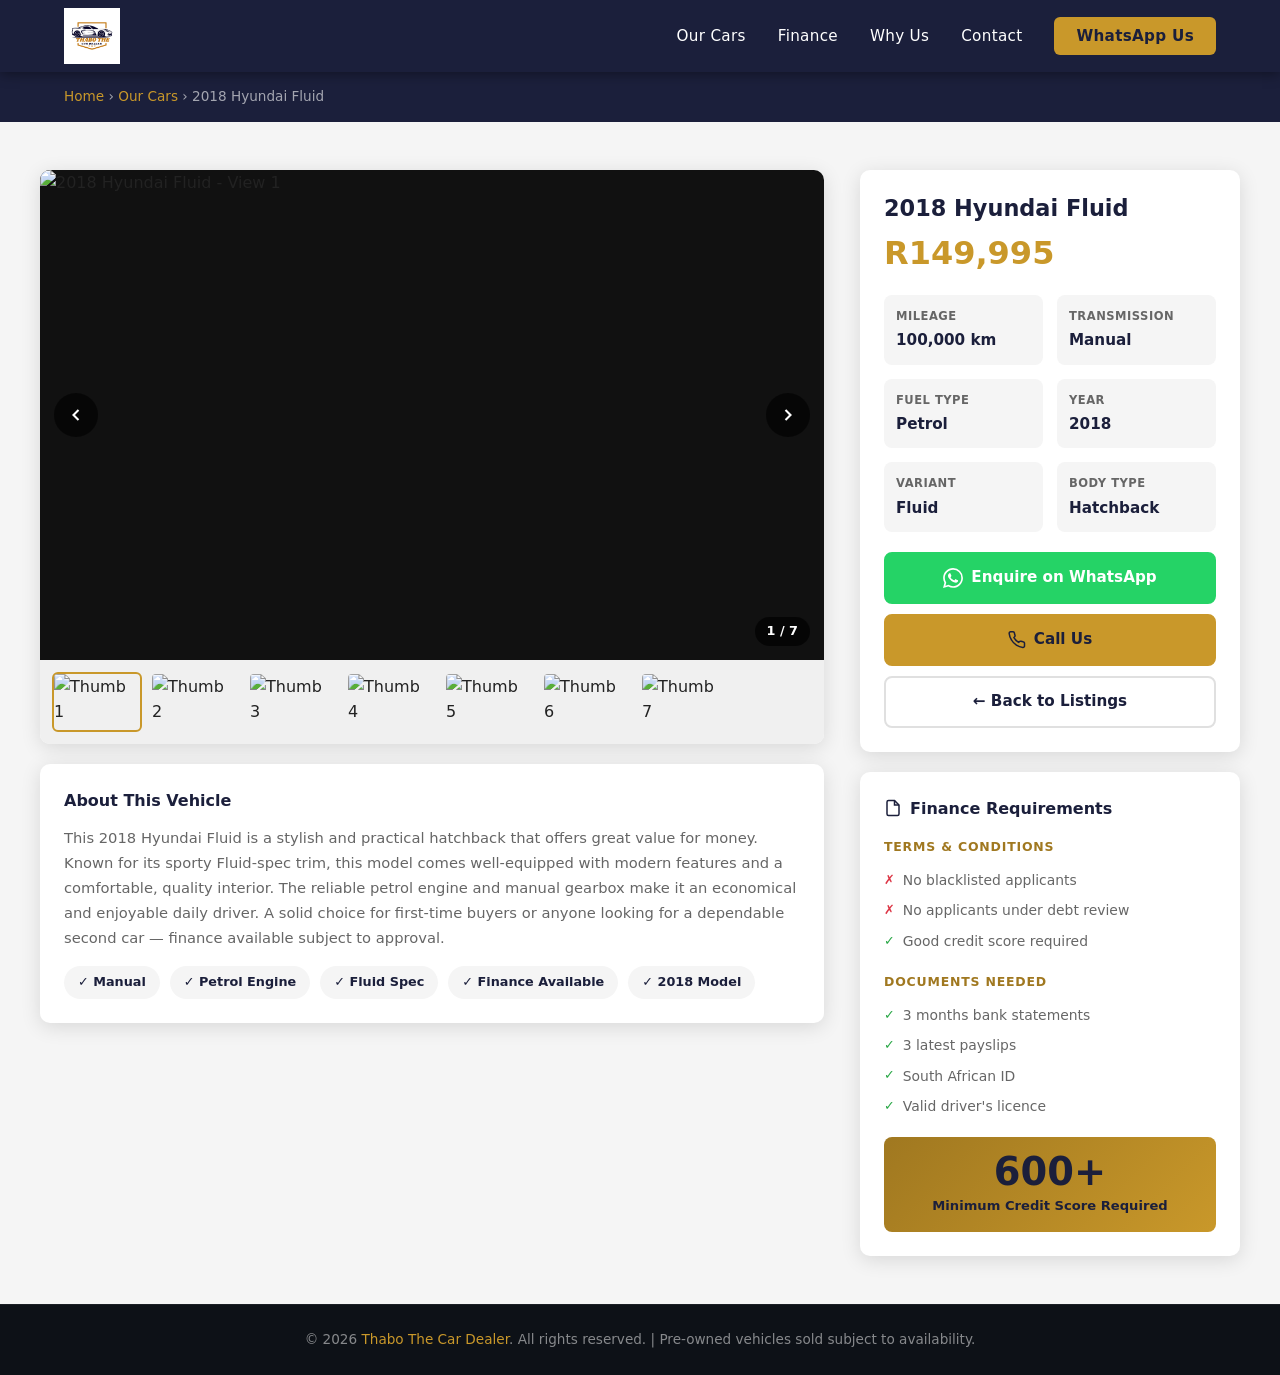
==== hyundai-fluid.html @ b7b53af6 "Add 4 new vehicles: Hyundai Fluid, VW Polo 2025, Toyota Hilux GR, Renault Kiger" ====
<!DOCTYPE html>
<html lang="en">
<head>
  <meta charset="UTF-8" />
  <meta name="viewport" content="width=device-width, initial-scale=1.0" />
  <meta name="description" content="2018 Hyundai Fluid — R149,995 | 100,000 km | Manual | Petrol. Available at Thabo The Car Dealer with finance options." />
  <title>2018 Hyundai Fluid | Thabo The Car Dealer</title>
  <link rel="icon" type="image/jpeg" href="images/logo/logo.jpeg" />
  <link rel="stylesheet" href="css/style.css" />
</head>
<body>

  <!-- ═══ HEADER ═══ -->
  <header>
    <div class="nav-inner">
      <a href="index.html" class="nav-logo">
        <img src="images/logo/logo.jpeg" alt="Thabo The Car Dealer Logo" />
      </a>
      <nav>
        <ul class="nav-links" id="navLinks">
          <li><a href="index.html#cars">Our Cars</a></li>
          <li><a href="index.html#finance">Finance</a></li>
          <li><a href="index.html#why-us">Why Us</a></li>
          <li><a href="index.html#contact">Contact</a></li>
          <li>
            <a href="https://wa.me/27000000000?text=Hi%20Thabo%2C%20I%20am%20interested%20in%20the%202018%20Hyundai%20Fluid%20for%20R149%2C995."
               class="nav-cta" target="_blank" rel="noopener">WhatsApp Us</a>
          </li>
        </ul>
      </nav>
      <button class="hamburger" id="hamburger" aria-label="Open menu">
        <span></span><span></span><span></span>
      </button>
    </div>
  </header>

  <!-- ═══ BREADCRUMB ═══ -->
  <div class="detail-breadcrumb">
    <div style="max-width:1200px;margin:0 auto;padding:0 24px;">
      <a href="index.html">Home</a> &rsaquo;
      <a href="index.html#cars">Our Cars</a> &rsaquo;
      2018 Hyundai Fluid
    </div>
  </div>

  <!-- ═══ CAR DETAIL ═══ -->
  <div class="detail-page">
    <div class="detail-inner">

      <!-- ── LEFT: Gallery ── -->
      <div>
        <div class="gallery">

          <!-- Main Image -->
          <div class="gallery-main" id="galleryMain">
            <img src="images/2018 Hyunadai Fluid/WhatsApp Image 2026-04-16 at 8.21.33 PM.jpeg"     alt="2018 Hyundai Fluid - View 1" class="active" />
            <img src="images/2018 Hyunadai Fluid/WhatsApp Image 2026-04-16 at 8.21.33 PM (1).jpeg" alt="2018 Hyundai Fluid - View 2" />
            <img src="images/2018 Hyunadai Fluid/WhatsApp Image 2026-04-16 at 8.21.33 PM (2).jpeg" alt="2018 Hyundai Fluid - View 3" />
            <img src="images/2018 Hyunadai Fluid/WhatsApp Image 2026-04-16 at 8.21.34 PM.jpeg"     alt="2018 Hyundai Fluid - View 4" />
            <img src="images/2018 Hyunadai Fluid/WhatsApp Image 2026-04-16 at 8.21.34 PM (1).jpeg" alt="2018 Hyundai Fluid - View 5" />
            <img src="images/2018 Hyunadai Fluid/WhatsApp Image 2026-04-16 at 8.21.34 PM (2).jpeg" alt="2018 Hyundai Fluid - View 6" />
            <img src="images/2018 Hyunadai Fluid/WhatsApp Image 2026-04-16 at 8.21.54 PM.jpeg"     alt="2018 Hyundai Fluid - View 7" />

            <!-- Navigation Arrows -->
            <div class="gallery-nav">
              <button class="gallery-btn" id="prevBtn" aria-label="Previous image">
                <svg width="20" height="20" fill="none" stroke="currentColor" stroke-width="2.5" viewBox="0 0 24 24">
                  <polyline points="15 18 9 12 15 6"/>
                </svg>
              </button>
              <button class="gallery-btn" id="nextBtn" aria-label="Next image">
                <svg width="20" height="20" fill="none" stroke="currentColor" stroke-width="2.5" viewBox="0 0 24 24">
                  <polyline points="9 18 15 12 9 6"/>
                </svg>
              </button>
            </div>

            <!-- Counter -->
            <div class="gallery-counter" id="galleryCounter">1 / 7</div>
          </div>

          <!-- Thumbnails -->
          <div class="gallery-thumbs" id="galleryThumbs">
            <div class="gallery-thumb active" data-index="0">
              <img src="images/2018 Hyunadai Fluid/WhatsApp Image 2026-04-16 at 8.21.33 PM.jpeg"     alt="Thumb 1" />
            </div>
            <div class="gallery-thumb" data-index="1">
              <img src="images/2018 Hyunadai Fluid/WhatsApp Image 2026-04-16 at 8.21.33 PM (1).jpeg" alt="Thumb 2" />
            </div>
            <div class="gallery-thumb" data-index="2">
              <img src="images/2018 Hyunadai Fluid/WhatsApp Image 2026-04-16 at 8.21.33 PM (2).jpeg" alt="Thumb 3" />
            </div>
            <div class="gallery-thumb" data-index="3">
              <img src="images/2018 Hyunadai Fluid/WhatsApp Image 2026-04-16 at 8.21.34 PM.jpeg"     alt="Thumb 4" />
            </div>
            <div class="gallery-thumb" data-index="4">
              <img src="images/2018 Hyunadai Fluid/WhatsApp Image 2026-04-16 at 8.21.34 PM (1).jpeg" alt="Thumb 5" />
            </div>
            <div class="gallery-thumb" data-index="5">
              <img src="images/2018 Hyunadai Fluid/WhatsApp Image 2026-04-16 at 8.21.34 PM (2).jpeg" alt="Thumb 6" />
            </div>
            <div class="gallery-thumb" data-index="6">
              <img src="images/2018 Hyunadai Fluid/WhatsApp Image 2026-04-16 at 8.21.54 PM.jpeg"     alt="Thumb 7" />
            </div>
          </div>

        </div><!-- /gallery -->

        <!-- Vehicle Description -->
        <div class="info-card desc-card">
          <h3>About This Vehicle</h3>
          <p>
            This 2018 Hyundai Fluid is a stylish and practical hatchback that offers great value for money.
            Known for its sporty Fluid-spec trim, this model comes well-equipped with modern features and
            a comfortable, quality interior. The reliable petrol engine and manual gearbox make it
            an economical and enjoyable daily driver. A solid choice for first-time buyers or anyone
            looking for a dependable second car — finance available subject to approval.
          </p>
          <div class="feature-tags">
            <span class="feature-tag">✓ Manual</span>
            <span class="feature-tag">✓ Petrol Engine</span>
            <span class="feature-tag">✓ Fluid Spec</span>
            <span class="feature-tag">✓ Finance Available</span>
            <span class="feature-tag">✓ 2018 Model</span>
          </div>
        </div>
      </div>

      <!-- ── RIGHT: Info Panel ── -->
      <div class="car-info-panel">

        <!-- Price & Specs -->
        <div class="info-card">
          <p class="car-title">2018 Hyundai Fluid</p>
          <div class="car-price-large">R149,995</div>

          <div class="info-specs-grid">
            <div class="info-spec">
              <span class="spec-label">Mileage</span>
              <span class="spec-value">100,000 km</span>
            </div>
            <div class="info-spec">
              <span class="spec-label">Transmission</span>
              <span class="spec-value">Manual</span>
            </div>
            <div class="info-spec">
              <span class="spec-label">Fuel Type</span>
              <span class="spec-value">Petrol</span>
            </div>
            <div class="info-spec">
              <span class="spec-label">Year</span>
              <span class="spec-value">2018</span>
            </div>
            <div class="info-spec">
              <span class="spec-label">Variant</span>
              <span class="spec-value">Fluid</span>
            </div>
            <div class="info-spec">
              <span class="spec-label">Body Type</span>
              <span class="spec-value">Hatchback</span>
            </div>
          </div>

          <div class="detail-cta-btns">
            <a href="https://wa.me/27000000000?text=Hi%20Thabo%2C%20I%20am%20interested%20in%20the%202018%20Hyundai%20Fluid%20for%20R149%2C995.%20Please%20contact%20me."
               class="btn btn-whatsapp" target="_blank" rel="noopener">
              <svg width="20" height="20" fill="currentColor" viewBox="0 0 24 24">
                <path d="M17.472 14.382c-.297-.149-1.758-.867-2.03-.967-.273-.099-.471-.148-.67.15-.197.297-.767.966-.94 1.164-.173.199-.347.223-.644.075-.297-.15-1.255-.463-2.39-1.475-.883-.788-1.48-1.761-1.653-2.059-.173-.297-.018-.458.13-.606.134-.133.298-.347.446-.52.149-.174.198-.298.298-.497.099-.198.05-.371-.025-.52-.075-.149-.669-1.612-.916-2.207-.242-.579-.487-.5-.669-.51-.173-.008-.371-.01-.57-.01-.198 0-.52.074-.792.372-.272.297-1.04 1.016-1.04 2.479 0 1.462 1.065 2.875 1.213 3.074.149.198 2.096 3.2 5.077 4.487.709.306 1.262.489 1.694.625.712.227 1.36.195 1.871.118.571-.085 1.758-.719 2.006-1.413.248-.694.248-1.289.173-1.413-.074-.124-.272-.198-.57-.347m-5.421 7.403h-.004a9.87 9.87 0 0 1-5.031-1.378l-.361-.214-3.741.982.998-3.648-.235-.374a9.86 9.86 0 0 1-1.51-5.26c.001-5.45 4.436-9.884 9.888-9.884 2.64 0 5.122 1.03 6.988 2.898a9.825 9.825 0 0 1 2.893 6.994c-.003 5.45-4.437 9.884-9.885 9.884m8.413-18.297A11.815 11.815 0 0 0 12.05 0C5.495 0 .16 5.335.157 11.892c0 2.096.547 4.142 1.588 5.945L.057 24l6.305-1.654a11.882 11.882 0 0 0 5.683 1.448h.005c6.554 0 11.89-5.335 11.893-11.893a11.821 11.821 0 0 0-3.48-8.413Z"/>
              </svg>
              Enquire on WhatsApp
            </a>
            <a href="tel:+27000000000" class="btn btn-primary">
              <svg width="18" height="18" fill="none" stroke="currentColor" stroke-width="2" viewBox="0 0 24 24">
                <path d="M22 16.92v3a2 2 0 0 1-2.18 2 19.79 19.79 0 0 1-8.63-3.07A19.5 19.5 0 0 1 4.69 12 19.79 19.79 0 0 1 1.61 3.4 2 2 0 0 1 3.6 1h3a2 2 0 0 1 2 1.72c.127.96.361 1.903.7 2.81a2 2 0 0 1-.45 2.11L7.91 8.69a16 16 0 0 0 6.38 6.38l.87-.87a2 2 0 0 1 2.11-.45c.907.339 1.85.573 2.81.7A2 2 0 0 1 22 16.92z"/>
              </svg>
              Call Us
            </a>
            <a href="index.html#cars" class="btn btn-back">
              ← Back to Listings
            </a>
          </div>
        </div>

        <!-- Finance Requirements -->
        <div class="finance-requirements">
          <h3>
            <svg width="18" height="18" fill="none" stroke="currentColor" stroke-width="2" viewBox="0 0 24 24">
              <path d="M14 2H6a2 2 0 0 0-2 2v16a2 2 0 0 0 2 2h12a2 2 0 0 0 2-2V8z"/><polyline points="14 2 14 8 20 8"/>
            </svg>
            Finance Requirements
          </h3>

          <div class="req-group">
            <h4>Terms &amp; Conditions</h4>
            <ul>
              <li class="req-no">No blacklisted applicants</li>
              <li class="req-no">No applicants under debt review</li>
              <li>Good credit score required</li>
            </ul>
          </div>

          <div class="req-group">
            <h4>Documents Needed</h4>
            <ul>
              <li>3 months bank statements</li>
              <li>3 latest payslips</li>
              <li>South African ID</li>
              <li>Valid driver's licence</li>
            </ul>
          </div>

          <div class="credit-badge">
            <span class="score">600+</span>
            <p>Minimum Credit Score Required</p>
          </div>
        </div>

      </div><!-- /car-info-panel -->
    </div><!-- /detail-inner -->
  </div><!-- /detail-page -->

  <!-- ═══ FOOTER ═══ -->
  <footer>
    <p>&copy; 2026 <span>Thabo The Car Dealer</span>. All rights reserved. | Pre-owned vehicles sold subject to availability.</p>
  </footer>

  <script src="js/main.js"></script>
</body>
</html>
---- css/style.css ----
/* === THABO THE CAR DEALER — STYLESHEET === */

:root {
  --gold: #C9982A;
  --gold-light: #E8B84B;
  --gold-dark: #A07820;
  --navy: #1B1F3B;
  --dark: #0D1117;
  --dark-2: #161B27;
  --light: #F5F5F5;
  --white: #FFFFFF;
  --text: #222222;
  --text-muted: #666666;
  --border: #E0E0E0;
  --success: #28A745;
  --radius: 10px;
  --shadow: 0 4px 20px rgba(0, 0, 0, 0.12);
  --shadow-hover: 0 8px 32px rgba(0, 0, 0, 0.2);
  --transition: all 0.3s ease;
}

*, *::before, *::after { box-sizing: border-box; margin: 0; padding: 0; }

html { scroll-behavior: smooth; overflow-x: hidden; }

body {
  font-family: 'Segoe UI', system-ui, -apple-system, sans-serif;
  background: var(--light);
  color: var(--text);
  line-height: 1.6;
  overflow-x: hidden;
}

a { text-decoration: none; color: inherit; }
img { max-width: 100%; display: block; }
ul { list-style: none; }

/* ─── HEADER / NAV ─── */
header {
  position: sticky;
  top: 0;
  z-index: 1000;
  background: var(--navy);
  box-shadow: 0 2px 12px rgba(0,0,0,0.4);
}

.nav-inner {
  max-width: 1200px;
  margin: 0 auto;
  padding: 0 24px;
  display: flex;
  align-items: center;
  justify-content: space-between;
  height: 72px;
}

.nav-logo img {
  height: 56px;
  width: auto;
  object-fit: contain;
}

.nav-links {
  display: flex;
  align-items: center;
  gap: 32px;
}

.nav-links a {
  color: var(--white);
  font-size: 0.95rem;
  font-weight: 500;
  letter-spacing: 0.3px;
  transition: var(--transition);
  padding: 4px 0;
  border-bottom: 2px solid transparent;
}

.nav-links a:hover,
.nav-links a.active {
  color: var(--gold);
  border-bottom-color: var(--gold);
}

.nav-cta {
  background: var(--gold);
  color: var(--navy) !important;
  padding: 10px 22px !important;
  border-radius: 6px;
  font-weight: 700 !important;
  border-bottom: none !important;
  transition: var(--transition);
}

.nav-cta:hover {
  background: var(--gold-light) !important;
  color: var(--navy) !important;
  border-bottom: none !important;
}

.hamburger {
  display: none;
  flex-direction: column;
  gap: 5px;
  cursor: pointer;
  padding: 4px;
  background: none;
  border: none;
}

.hamburger span {
  display: block;
  width: 26px;
  height: 3px;
  background: var(--white);
  border-radius: 2px;
  transition: var(--transition);
}

.hamburger.open span:nth-child(1) { transform: rotate(45deg) translate(5px, 6px); }
.hamburger.open span:nth-child(2) { opacity: 0; }
.hamburger.open span:nth-child(3) { transform: rotate(-45deg) translate(5px, -6px); }

/* ─── HERO ─── */
.hero {
  background: linear-gradient(135deg, var(--dark) 0%, var(--navy) 60%, #2A2F5B 100%);
  color: var(--white);
  padding: 100px 24px 80px;
  text-align: center;
  position: relative;
  overflow: hidden;
}

.hero::before {
  content: '';
  position: absolute;
  inset: 0;
  background: url("data:image/svg+xml,%3Csvg width='60' height='60' viewBox='0 0 60 60' xmlns='http://www.w3.org/2000/svg'%3E%3Cg fill='none' fill-rule='evenodd'%3E%3Cg fill='%23C9982A' fill-opacity='0.04'%3E%3Cpath d='M36 34v-4h-2v4h-4v2h4v4h2v-4h4v-2h-4zm0-30V0h-2v4h-4v2h4v4h2V6h4V4h-4zM6 34v-4H4v4H0v2h4v4h2v-4h4v-2H6zM6 4V0H4v4H0v2h4v4h2V6h4V4H6z'/%3E%3C/g%3E%3C/g%3E%3C/svg%3E");
}

.hero-content { position: relative; z-index: 1; max-width: 750px; margin: 0 auto; }

.hero-badge {
  display: inline-block;
  background: var(--gold);
  color: var(--navy);
  font-size: 0.78rem;
  font-weight: 700;
  letter-spacing: 2px;
  text-transform: uppercase;
  padding: 6px 18px;
  border-radius: 50px;
  margin-bottom: 24px;
}

.hero h1 {
  font-size: clamp(2rem, 5vw, 3.5rem);
  font-weight: 800;
  line-height: 1.15;
  margin-bottom: 20px;
}

.hero h1 span { color: var(--gold); }

.hero p {
  font-size: 1.1rem;
  color: rgba(255,255,255,0.8);
  max-width: 560px;
  margin: 0 auto 36px;
}

.hero-actions {
  display: flex;
  gap: 16px;
  justify-content: center;
  flex-wrap: wrap;
}

.btn {
  display: inline-flex;
  align-items: center;
  justify-content: center;
  gap: 8px;
  padding: 14px 30px;
  border-radius: 8px;
  font-size: 0.95rem;
  font-weight: 700;
  cursor: pointer;
  border: 2px solid transparent;
  transition: var(--transition);
  white-space: normal;
  line-height: 1.3;
  text-align: center;
}

.btn-primary {
  background: var(--gold);
  color: var(--navy);
  border-color: var(--gold);
}

.btn-primary:hover {
  background: var(--gold-light);
  border-color: var(--gold-light);
  transform: translateY(-2px);
  box-shadow: 0 6px 20px rgba(201, 152, 42, 0.35);
}

.btn-outline {
  background: transparent;
  color: var(--white);
  border-color: rgba(255,255,255,0.5);
}

.btn-outline:hover {
  border-color: var(--white);
  background: rgba(255,255,255,0.1);
  transform: translateY(-2px);
}

.btn-whatsapp {
  background: #25D366;
  color: var(--white);
  border-color: #25D366;
}

.btn-whatsapp:hover {
  background: #20BA5A;
  border-color: #20BA5A;
  transform: translateY(-2px);
  box-shadow: 0 6px 20px rgba(37, 211, 102, 0.35);
}

/* ─── STATS BAR ─── */
.stats-bar {
  background: var(--gold);
  padding: 20px 24px;
}

.stats-inner {
  max-width: 1200px;
  margin: 0 auto;
  display: flex;
  justify-content: space-around;
  flex-wrap: wrap;
  gap: 16px;
}

.stat-item {
  text-align: center;
  color: var(--navy);
}

.stat-item .stat-num {
  font-size: 1.8rem;
  font-weight: 800;
  display: block;
  line-height: 1;
}

.stat-item .stat-label {
  font-size: 0.8rem;
  font-weight: 600;
  text-transform: uppercase;
  letter-spacing: 0.5px;
  opacity: 0.85;
}

/* ─── SECTIONS ─── */
section { padding: 72px 24px; }

.section-inner { max-width: 1200px; margin: 0 auto; }

.section-header { text-align: center; margin-bottom: 48px; }

.section-tag {
  display: inline-block;
  color: var(--gold);
  font-size: 0.8rem;
  font-weight: 700;
  letter-spacing: 2.5px;
  text-transform: uppercase;
  margin-bottom: 10px;
}

.section-header h2 {
  font-size: clamp(1.6rem, 3vw, 2.4rem);
  font-weight: 800;
  color: var(--navy);
  margin-bottom: 12px;
}

.section-header p {
  color: var(--text-muted);
  max-width: 560px;
  margin: 0 auto;
  font-size: 1rem;
}

.divider {
  width: 56px;
  height: 4px;
  background: var(--gold);
  border-radius: 2px;
  margin: 14px auto 0;
}

/* ─── CAR GRID ─── */
#cars { background: var(--light); }

.car-grid {
  display: grid;
  grid-template-columns: repeat(auto-fill, minmax(min(300px, 100%), 1fr));
  gap: 28px;
}

.car-card {
  background: var(--white);
  border-radius: var(--radius);
  overflow: hidden;
  box-shadow: var(--shadow);
  transition: var(--transition);
  display: flex;
  flex-direction: column;
}

.car-card:hover {
  transform: translateY(-6px);
  box-shadow: var(--shadow-hover);
}

.car-card-img {
  position: relative;
  aspect-ratio: 16/10;
  overflow: hidden;
  background: #eee;
}

.car-card-img img {
  width: 100%;
  height: 100%;
  object-fit: cover;
  transition: transform 0.4s ease;
}

.car-card:hover .car-card-img img {
  transform: scale(1.04);
}

.car-badge {
  position: absolute;
  top: 14px;
  left: 14px;
  background: var(--gold);
  color: var(--navy);
  font-size: 0.7rem;
  font-weight: 800;
  letter-spacing: 1px;
  text-transform: uppercase;
  padding: 4px 12px;
  border-radius: 50px;
}

.car-badge.finance { background: var(--navy); color: var(--white); }

.car-card-body {
  padding: 20px;
  flex: 1;
  display: flex;
  flex-direction: column;
}

.car-card-body h3 {
  font-size: 1.05rem;
  font-weight: 700;
  color: var(--navy);
  margin-bottom: 6px;
  line-height: 1.3;
}

.car-price {
  font-size: 1.5rem;
  font-weight: 800;
  color: var(--gold);
  margin-bottom: 14px;
}

.car-specs {
  display: flex;
  gap: 14px;
  flex-wrap: wrap;
  margin-bottom: 18px;
}

.car-spec {
  display: flex;
  align-items: center;
  gap: 5px;
  font-size: 0.82rem;
  color: var(--text-muted);
  font-weight: 500;
}

.car-spec svg { color: var(--gold); flex-shrink: 0; }

.car-card-footer {
  margin-top: auto;
  padding-top: 16px;
  border-top: 1px solid var(--border);
  display: flex;
  gap: 10px;
  flex-wrap: wrap;
}

.car-card-footer a { flex: 1; text-align: center; min-width: 120px; }

/* ─── FINANCE SECTION ─── */
#finance { background: var(--navy); color: var(--white); }

#finance .section-header h2 { color: var(--white); }
#finance .divider { background: var(--gold); }

.finance-grid {
  display: grid;
  grid-template-columns: repeat(auto-fit, minmax(260px, 1fr));
  gap: 24px;
}

.finance-card {
  background: rgba(255,255,255,0.06);
  border: 1px solid rgba(255,255,255,0.12);
  border-radius: var(--radius);
  padding: 28px 24px;
  transition: var(--transition);
}

.finance-card:hover {
  background: rgba(201, 152, 42, 0.1);
  border-color: var(--gold);
}

.finance-icon {
  width: 52px;
  height: 52px;
  background: var(--gold);
  border-radius: 12px;
  display: flex;
  align-items: center;
  justify-content: center;
  margin-bottom: 18px;
  color: var(--navy);
}

.finance-card h3 {
  font-size: 1.05rem;
  font-weight: 700;
  margin-bottom: 14px;
  color: var(--gold-light);
}

.finance-card ul { display: flex; flex-direction: column; gap: 8px; }

.finance-card li {
  display: flex;
  align-items: flex-start;
  gap: 10px;
  font-size: 0.9rem;
  color: rgba(255,255,255,0.85);
}

.finance-card li::before {
  content: '✓';
  color: var(--gold);
  font-weight: 800;
  flex-shrink: 0;
  margin-top: 1px;
}

.credit-highlight {
  margin-top: 40px;
  background: linear-gradient(135deg, var(--gold-dark), var(--gold));
  border-radius: var(--radius);
  padding: 32px;
  text-align: center;
  color: var(--navy);
}

.credit-highlight .credit-score {
  font-size: 4rem;
  font-weight: 900;
  line-height: 1;
  display: block;
}

.credit-highlight p {
  font-size: 1rem;
  font-weight: 600;
  margin-top: 8px;
}

/* ─── WHY US ─── */
#why-us { background: var(--white); }

.why-grid {
  display: grid;
  grid-template-columns: repeat(auto-fit, minmax(200px, 1fr));
  gap: 24px;
}

.why-item {
  text-align: center;
  padding: 32px 20px;
  border-radius: var(--radius);
  border: 2px solid var(--border);
  transition: var(--transition);
}

.why-item:hover {
  border-color: var(--gold);
  transform: translateY(-4px);
  box-shadow: var(--shadow);
}

.why-icon {
  font-size: 2.5rem;
  margin-bottom: 14px;
  display: block;
}

.why-item h3 {
  font-size: 1rem;
  font-weight: 700;
  color: var(--navy);
  margin-bottom: 8px;
}

.why-item p { font-size: 0.88rem; color: var(--text-muted); }

/* ─── CONTACT ─── */
#contact { background: var(--dark-2); color: var(--white); }
#contact .section-header h2 { color: var(--white); }

.contact-grid {
  display: grid;
  grid-template-columns: 1fr 1fr;
  gap: 48px;
  align-items: start;
}

.contact-info h3 {
  font-size: 1.2rem;
  font-weight: 700;
  color: var(--gold);
  margin-bottom: 24px;
}

.contact-item {
  display: flex;
  align-items: flex-start;
  gap: 14px;
  margin-bottom: 20px;
}

.contact-item-icon {
  width: 44px;
  height: 44px;
  background: rgba(201,152,42,0.15);
  border-radius: 10px;
  display: flex;
  align-items: center;
  justify-content: center;
  color: var(--gold);
  flex-shrink: 0;
}

.contact-item-text span {
  display: block;
  font-size: 0.8rem;
  color: rgba(255,255,255,0.5);
  text-transform: uppercase;
  letter-spacing: 0.5px;
  font-weight: 600;
  margin-bottom: 3px;
}

.contact-item-text strong {
  font-size: 0.95rem;
  color: var(--white);
}

.social-links {
  display: flex;
  gap: 12px;
  margin-top: 28px;
}

.social-link {
  width: 44px;
  height: 44px;
  background: rgba(255,255,255,0.08);
  border-radius: 10px;
  display: flex;
  align-items: center;
  justify-content: center;
  color: var(--white);
  font-size: 1.1rem;
  transition: var(--transition);
}

.social-link:hover {
  background: var(--gold);
  color: var(--navy);
}

.contact-cta {
  display: flex;
  flex-direction: column;
  gap: 14px;
}

.contact-cta h3 {
  font-size: 1.2rem;
  font-weight: 700;
  color: var(--gold);
  margin-bottom: 10px;
}

.contact-cta p {
  color: rgba(255,255,255,0.7);
  font-size: 0.95rem;
  margin-bottom: 20px;
}

/* ─── FOOTER ─── */
footer {
  background: var(--dark);
  color: rgba(255,255,255,0.5);
  text-align: center;
  padding: 24px;
  font-size: 0.85rem;
  border-top: 1px solid rgba(255,255,255,0.06);
}

footer span { color: var(--gold); }

/* ─── VEHICLE DESCRIPTION BLOCK ─── */
.desc-card { margin-top: 20px; }

.desc-card h3 {
  color: var(--navy);
  font-size: 1rem;
  font-weight: 700;
  margin-bottom: 12px;
}

.desc-card p {
  color: var(--text-muted);
  font-size: 0.92rem;
  line-height: 1.7;
}

.feature-tags {
  display: flex;
  gap: 10px;
  flex-wrap: wrap;
  margin-top: 16px;
}

.feature-tag {
  background: var(--light);
  padding: 6px 14px;
  border-radius: 50px;
  font-size: 0.8rem;
  font-weight: 600;
  color: var(--navy);
  white-space: nowrap;
}

/* Back button variant */
.btn-back {
  background: transparent;
  color: var(--navy);
  border-color: var(--border);
  justify-content: center;
  width: 100%;
}

.btn-back:hover {
  background: var(--light);
  border-color: var(--navy);
  transform: translateY(-1px);
}

/* ─── CAR DETAIL PAGE ─── */
.detail-breadcrumb {
  background: var(--navy);
  padding: 14px 24px;
  font-size: 0.85rem;
  color: rgba(255,255,255,0.6);
}

.detail-breadcrumb a { color: var(--gold); }
.detail-breadcrumb a:hover { text-decoration: underline; }

.detail-page { padding: 48px 24px; background: var(--light); }

.detail-inner {
  max-width: 1200px;
  margin: 0 auto;
  display: grid;
  grid-template-columns: 1fr 380px;
  gap: 36px;
  align-items: start;
}

/* Prevent grid children from overflowing their column */
.detail-inner > * { min-width: 0; }

/* Gallery */
.gallery { width: 100%; background: var(--white); border-radius: var(--radius); overflow: hidden; box-shadow: var(--shadow); }

.gallery-main {
  position: relative;
  width: 100%;
  aspect-ratio: 16/10;
  background: #111;
  overflow: hidden;
}

.gallery-main img {
  width: 100%;
  height: 100%;
  max-width: 100%;
  object-fit: cover;
  display: none;
}

.gallery-main img.active { display: block; }

.gallery-nav {
  position: absolute;
  top: 50%;
  transform: translateY(-50%);
  width: 100%;
  display: flex;
  justify-content: space-between;
  padding: 0 14px;
  pointer-events: none;
}

.gallery-btn {
  pointer-events: all;
  width: 44px;
  height: 44px;
  background: rgba(0,0,0,0.6);
  color: var(--white);
  border: none;
  border-radius: 50%;
  cursor: pointer;
  display: flex;
  align-items: center;
  justify-content: center;
  transition: var(--transition);
  backdrop-filter: blur(4px);
}

.gallery-btn:hover { background: var(--gold); color: var(--navy); }

.gallery-counter {
  position: absolute;
  bottom: 14px;
  right: 14px;
  background: rgba(0,0,0,0.65);
  color: var(--white);
  font-size: 0.8rem;
  font-weight: 600;
  padding: 4px 12px;
  border-radius: 50px;
  backdrop-filter: blur(4px);
}

.gallery-thumbs {
  display: flex;
  gap: 8px;
  padding: 12px;
  overflow-x: auto;
  background: #f0f0f0;
  scrollbar-width: thin;
}

.gallery-thumbs::-webkit-scrollbar { height: 4px; }
.gallery-thumbs::-webkit-scrollbar-thumb { background: var(--gold); border-radius: 2px; }

.gallery-thumb {
  flex-shrink: 0;
  width: 90px;
  height: 60px;
  border-radius: 6px;
  overflow: hidden;
  cursor: pointer;
  border: 2px solid transparent;
  transition: var(--transition);
}

.gallery-thumb img { width: 100%; height: 100%; object-fit: cover; }

.gallery-thumb.active { border-color: var(--gold); }

/* Info Panel */
.car-info-panel {
  display: flex;
  flex-direction: column;
  gap: 20px;
}

.info-card {
  background: var(--white);
  border-radius: var(--radius);
  padding: 24px;
  box-shadow: var(--shadow);
}

.info-card .car-title {
  font-size: 1.4rem;
  font-weight: 800;
  color: var(--navy);
  margin-bottom: 6px;
  line-height: 1.25;
}

.info-card .car-price-large {
  font-size: 2rem;
  font-weight: 900;
  color: var(--gold);
  margin-bottom: 16px;
}

.info-specs-grid {
  display: grid;
  grid-template-columns: 1fr 1fr;
  gap: 14px;
  margin-bottom: 20px;
}

.info-spec {
  display: flex;
  flex-direction: column;
  gap: 3px;
  padding: 12px;
  background: var(--light);
  border-radius: 8px;
}

.info-spec .spec-label {
  font-size: 0.72rem;
  text-transform: uppercase;
  letter-spacing: 0.5px;
  color: var(--text-muted);
  font-weight: 600;
}

.info-spec .spec-value {
  font-size: 0.95rem;
  font-weight: 700;
  color: var(--navy);
}

.detail-cta-btns {
  display: flex;
  flex-direction: column;
  gap: 10px;
}

.detail-cta-btns .btn { justify-content: center; width: 100%; }

.finance-requirements {
  background: var(--white);
  border-radius: var(--radius);
  padding: 24px;
  box-shadow: var(--shadow);
}

.finance-requirements h3 {
  font-size: 1rem;
  font-weight: 700;
  color: var(--navy);
  margin-bottom: 16px;
  display: flex;
  align-items: center;
  gap: 8px;
}

.req-group { margin-bottom: 16px; }

.req-group h4 {
  font-size: 0.78rem;
  font-weight: 700;
  text-transform: uppercase;
  letter-spacing: 0.8px;
  color: var(--gold-dark);
  margin-bottom: 8px;
}

.req-group li {
  display: flex;
  align-items: center;
  gap: 8px;
  font-size: 0.87rem;
  color: var(--text-muted);
  padding: 4px 0;
}

.req-group li::before {
  content: '✓';
  color: var(--success);
  font-weight: 800;
  font-size: 0.8rem;
}

.req-group li.req-no::before { content: '✗'; color: #DC3545; }

.credit-badge {
  background: linear-gradient(135deg, var(--gold-dark), var(--gold));
  color: var(--navy);
  border-radius: 8px;
  padding: 16px;
  text-align: center;
  margin-top: 16px;
}

.credit-badge .score { font-size: 2.4rem; font-weight: 900; display: block; line-height: 1; }
.credit-badge p { font-size: 0.82rem; font-weight: 600; margin-top: 4px; }

/* ═══════════════════════════════════════════
   RESPONSIVE
   Breakpoints: 1024 | 768 | 480 | 360
   ═══════════════════════════════════════════ */

/* ── Large tablet / small desktop (≤ 1024px) ── */
@media (max-width: 1024px) {
  .nav-links { gap: 20px; }
  .nav-links a { font-size: 0.88rem; }

  .car-grid { grid-template-columns: repeat(2, 1fr); gap: 22px; }
  .why-grid { grid-template-columns: repeat(2, 1fr); }
  .finance-grid { grid-template-columns: repeat(2, 1fr); }

  .detail-inner { grid-template-columns: 1fr 320px; gap: 24px; }

  section { padding: 60px 20px; }
}

/* ── Tablet portrait (≤ 768px) ── */
@media (max-width: 768px) {
  /* ─ Nav ─ */
  .hamburger { display: flex; }
  .nav-links {
    display: none;
    position: fixed;
    top: 72px;
    left: 0;
    right: 0;
    bottom: 0;
    background: var(--navy);
    flex-direction: column;
    align-items: stretch;
    justify-content: flex-start;
    gap: 0;
    padding: 16px 0 40px;
    overflow-y: auto;
    z-index: 999;
    box-shadow: 0 8px 32px rgba(0,0,0,0.5);
  }
  .nav-links.open { display: flex; }
  .nav-links li { width: 100%; }
  .nav-links a {
    display: block;
    padding: 16px 28px;
    font-size: 1rem;
    width: 100%;
    text-align: left;
    border-bottom: 1px solid rgba(255,255,255,0.07);
    border-left: none !important;
  }
  .nav-cta {
    margin: 16px 20px 0 !important;
    border-radius: 8px !important;
    text-align: center !important;
    border-bottom: none !important;
  }

  /* ─ Sections ─ */
  section { padding: 52px 16px; }
  .section-header { margin-bottom: 36px; }

  /* ─ Hero ─ */
  .hero { padding: 80px 16px 56px; }
  .hero p { font-size: 1rem; }
  .hero-actions { flex-direction: column; align-items: center; }
  .hero-actions .btn { width: 100%; max-width: 320px; }

  /* ─ Stats ─ */
  .stats-bar { padding: 20px 16px; }
  .stats-inner {
    display: grid;
    grid-template-columns: repeat(2, 1fr);
    gap: 16px;
  }
  .stat-item { padding: 8px 4px; }

  /* ─ Car grid ─ */
  .car-grid { grid-template-columns: repeat(2, 1fr); gap: 18px; }
  .car-card-body { padding: 16px; }
  .car-price { font-size: 1.3rem; }
  .car-card-footer { gap: 8px; }

  /* ─ Finance cards ─ */
  .finance-grid { grid-template-columns: 1fr; gap: 16px; }

  /* ─ Why us ─ */
  .why-grid { grid-template-columns: repeat(2, 1fr); }

  /* ─ Contact ─ */
  .contact-grid { grid-template-columns: 1fr; gap: 32px; }

  /* ─ Detail page ─ */
  .detail-inner { grid-template-columns: 1fr; gap: 24px; }
  .detail-page { padding: 28px 16px; }

  /* ─ Gallery ─ */
  .gallery-main { aspect-ratio: 4/3; }
  .gallery-thumb { width: 72px; height: 50px; }
  .gallery-thumbs { padding: 10px; gap: 7px; }
}

/* ── Mobile (≤ 480px) ── */
@media (max-width: 480px) {
  /* ─ Nav ─ */
  .nav-inner { padding: 0 16px; height: 64px; }
  .nav-logo img { height: 46px; }
  .nav-links { top: 64px; }

  /* ─ Sections ─ */
  section { padding: 44px 14px; }
  .section-header { margin-bottom: 24px; }
  .section-header p { font-size: 0.9rem; }

  /* ─ Hero ─ */
  .hero { padding: 60px 14px 44px; }
  .hero-badge { font-size: 0.7rem; letter-spacing: 1.5px; padding: 5px 14px; margin-bottom: 18px; }
  .hero p { font-size: 0.92rem; margin-bottom: 28px; }

  /* ─ Stats ─ */
  .stat-item .stat-num { font-size: 1.5rem; }
  .stat-item .stat-label { font-size: 0.7rem; }

  /* ─ Car grid — single column ─ */
  .car-grid { grid-template-columns: 1fr; gap: 16px; }
  .car-card-body { padding: 16px; }
  .car-price { font-size: 1.3rem; }
  .car-card-footer { flex-direction: row; }
  .car-card-footer a { min-width: 0; font-size: 0.82rem; padding: 10px 8px; }

  /* ─ Description block ─ */
  .desc-card h3 { font-size: 0.95rem; }
  .desc-card p { font-size: 0.88rem; }
  .feature-tag { font-size: 0.76rem; padding: 5px 10px; }

  /* ─ Finance ─ */
  .finance-card { padding: 20px 16px; }
  .credit-highlight { padding: 24px 16px; }
  .credit-highlight .credit-score { font-size: 3rem; }

  /* ─ Why us ─ */
  .why-grid { grid-template-columns: repeat(2, 1fr); gap: 12px; }
  .why-item { padding: 20px 12px; }
  .why-icon { font-size: 2rem; margin-bottom: 10px; }
  .why-item h3 { font-size: 0.9rem; }
  .why-item p { font-size: 0.8rem; }

  /* ─ Contact ─ */
  .contact-item-text strong { font-size: 0.88rem; word-break: break-word; }
  .contact-cta p { font-size: 0.9rem; }

  /* ─ Detail page ─ */
  .detail-page { padding: 20px 14px; }
  .info-card { padding: 18px 16px; }
  .info-card .car-title { font-size: 1.15rem; }
  .info-card .car-price-large { font-size: 1.6rem; margin-bottom: 14px; }
  .info-specs-grid { grid-template-columns: 1fr 1fr; gap: 10px; }
  .info-spec { padding: 10px 8px; }
  .info-spec .spec-value { font-size: 0.88rem; }
  .finance-requirements { padding: 18px 16px; }

  /* ─ Gallery ─ */
  .gallery-main { aspect-ratio: 4/3; }
  .gallery-btn { width: 36px; height: 36px; }
  .gallery-thumb { width: 58px; height: 40px; }
  .gallery-thumbs { padding: 8px; gap: 5px; }

  /* ─ Credit badge ─ */
  .credit-badge .score { font-size: 2rem; }
  .credit-badge p { font-size: 0.78rem; }

  /* ─ Buttons ─ */
  .btn { padding: 13px 18px; font-size: 0.88rem; }
}

/* ── Small mobile (≤ 360px) ── */
@media (max-width: 360px) {
  .why-grid { grid-template-columns: 1fr; }
  .info-specs-grid { grid-template-columns: 1fr 1fr; }
  .car-specs { gap: 8px; }
  .car-spec { font-size: 0.76rem; }
  .stats-inner { grid-template-columns: 1fr 1fr; }
  .section-header h2 { font-size: 1.35rem; }
  .hero { padding: 52px 14px 40px; }
  .detail-breadcrumb { font-size: 0.78rem; }
  .gallery-thumb { width: 56px; height: 38px; }
}
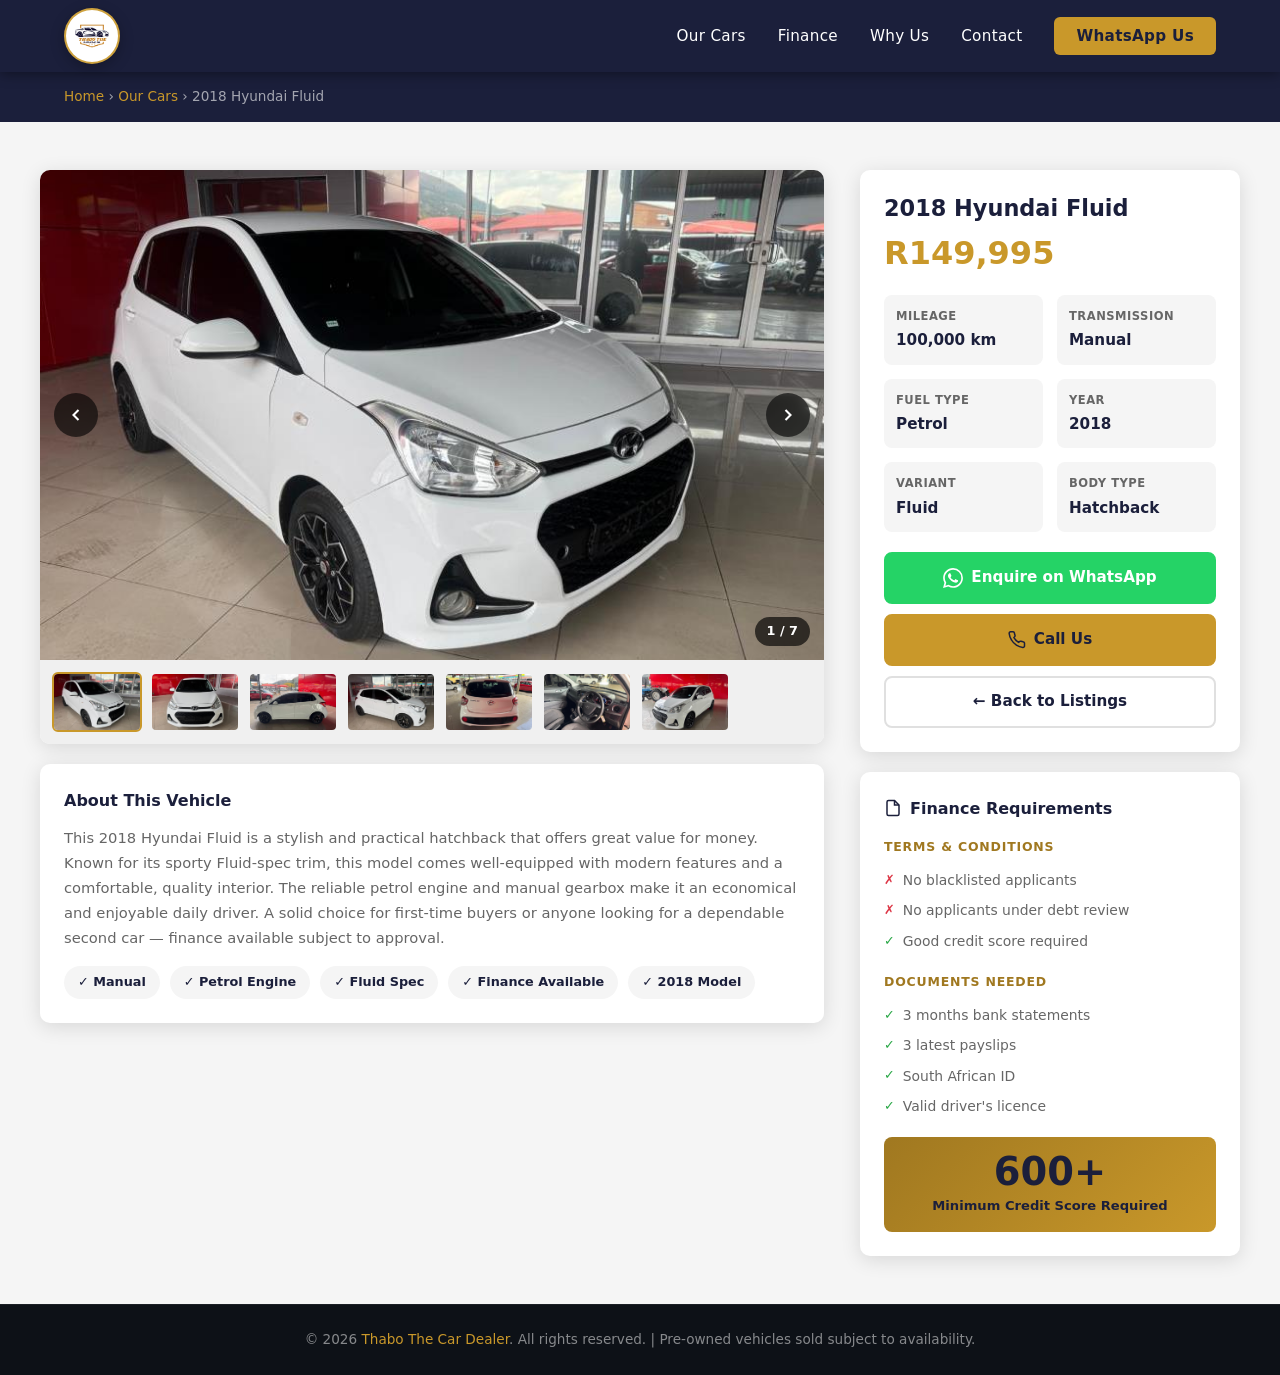
==== commit d34b7463: "commmit new look" ====
--- a/hyundai-fluid.html
+++ b/hyundai-fluid.html
@@ -14,7 +14,7 @@
   <header>
     <div class="nav-inner">
       <a href="index.html" class="nav-logo">
-        <img src="images/logo/logo.jpeg" alt="Thabo The Car Dealer Logo" />
+        <img src="images/logo/logo-bg.png" alt="Thabo The Car Dealer Logo" />
       </a>
       <nav>
         <ul class="nav-links" id="navLinks">
--- a/css/style.css
+++ b/css/style.css
@@ -29,6 +29,7 @@
   color: var(--text);
   line-height: 1.6;
   overflow-x: hidden;
+  padding-top: 72px;
 }
 
 a { text-decoration: none; color: inherit; }
@@ -37,11 +38,20 @@
 
 /* ─── HEADER / NAV ─── */
 header {
-  position: sticky;
+  position: fixed;
   top: 0;
+  left: 0;
+  width: 100%;
   z-index: 1000;
   background: var(--navy);
   box-shadow: 0 2px 12px rgba(0,0,0,0.4);
+  transition: background 0.25s ease, box-shadow 0.25s ease;
+}
+
+header.scrolled {
+  background: rgba(27, 31, 59, 0.94);
+  box-shadow: 0 8px 24px rgba(0, 0, 0, 0.25);
+  backdrop-filter: blur(8px);
 }
 
 .nav-inner {
@@ -52,12 +62,35 @@
   align-items: center;
   justify-content: space-between;
   height: 72px;
+  transition: height 0.25s ease;
+}
+
+header.scrolled .nav-inner { height: 64px; }
+
+.nav-logo {
+  width: 56px;
+  height: 56px;
+  border-radius: 50%;
+  background: #FFFFFF;
+  border: 2px solid rgba(201, 152, 42, 0.9);
+  box-shadow: 0 4px 14px rgba(0, 0, 0, 0.25);
+  display: inline-flex;
+  align-items: center;
+  justify-content: center;
+  overflow: hidden;
+  transition: width 0.25s ease, height 0.25s ease, box-shadow 0.25s ease;
 }
 
 .nav-logo img {
-  height: 56px;
-  width: auto;
+  width: 88%;
+  height: 88%;
   object-fit: contain;
+}
+
+header.scrolled .nav-logo {
+  width: 50px;
+  height: 50px;
+  box-shadow: 0 3px 12px rgba(0, 0, 0, 0.22);
 }
 
 .nav-links {
@@ -123,7 +156,9 @@
 
 /* ─── HERO ─── */
 .hero {
-  background: linear-gradient(135deg, var(--dark) 0%, var(--navy) 60%, #2A2F5B 100%);
+  background:
+    linear-gradient(115deg, rgba(13, 17, 23, 0.84) 0%, rgba(27, 31, 59, 0.84) 56%, rgba(42, 47, 91, 0.72) 100%),
+    url("../images/2020 volkswagen golf 7 vii gti 2.0 tsi dsg/WhatsApp Image 2026-04-16 at 8.22.28 PM.jpeg") center/cover no-repeat;
   color: var(--white);
   padding: 100px 24px 80px;
   text-align: center;
@@ -135,7 +170,7 @@
   content: '';
   position: absolute;
   inset: 0;
-  background: url("data:image/svg+xml,%3Csvg width='60' height='60' viewBox='0 0 60 60' xmlns='http://www.w3.org/2000/svg'%3E%3Cg fill='none' fill-rule='evenodd'%3E%3Cg fill='%23C9982A' fill-opacity='0.04'%3E%3Cpath d='M36 34v-4h-2v4h-4v2h4v4h2v-4h4v-2h-4zm0-30V0h-2v4h-4v2h4v4h2V6h4V4h-4zM6 34v-4H4v4H0v2h4v4h2v-4h4v-2H6zM6 4V0H4v4H0v2h4v4h2V6h4V4H6z'/%3E%3C/g%3E%3C/g%3E%3C/svg%3E");
+  background: linear-gradient(to bottom, rgba(0, 0, 0, 0.18), rgba(0, 0, 0, 0.42));
 }
 
 .hero-content { position: relative; z-index: 1; max-width: 750px; margin: 0 auto; }
@@ -522,16 +557,38 @@
 }
 
 .why-icon {
-  font-size: 2.5rem;
-  margin-bottom: 14px;
-  display: block;
+  width: 58px;
+  height: 58px;
+  margin: 0 auto 14px;
+  display: inline-flex;
+  align-items: center;
+  justify-content: center;
+  border-radius: 50%;
+  background: rgba(201, 152, 42, 0.12);
+  color: var(--gold-dark);
+}
+
+.why-icon svg {
+  width: 30px;
+  height: 30px;
+  stroke-width: 2.1;
+}
+
+.why-item:hover .why-icon {
+  background: rgba(201, 152, 42, 0.2);
+  color: var(--navy);
+}
+
+.why-item:hover .why-icon svg {
+  transform: scale(1.06);
+  transition: transform 0.2s ease;
 }
 
 .why-item h3 {
   font-size: 1rem;
   font-weight: 700;
   color: var(--navy);
-  margin-bottom: 8px;
+  margin-bottom: 14px;
 }
 
 .why-item p { font-size: 0.88rem; color: var(--text-muted); }
@@ -1036,6 +1093,7 @@
 /* ── Mobile (≤ 480px) ── */
 @media (max-width: 480px) {
   /* ─ Nav ─ */
+  body { padding-top: 64px; }
   .nav-inner { padding: 0 16px; height: 64px; }
   .nav-logo img { height: 46px; }
   .nav-links { top: 64px; }
@@ -1074,7 +1132,8 @@
   /* ─ Why us ─ */
   .why-grid { grid-template-columns: repeat(2, 1fr); gap: 12px; }
   .why-item { padding: 20px 12px; }
-  .why-icon { font-size: 2rem; margin-bottom: 10px; }
+  .why-icon { width: 48px; height: 48px; margin-bottom: 10px; }
+  .why-icon svg { width: 24px; height: 24px; }
   .why-item h3 { font-size: 0.9rem; }
   .why-item p { font-size: 0.8rem; }
 
